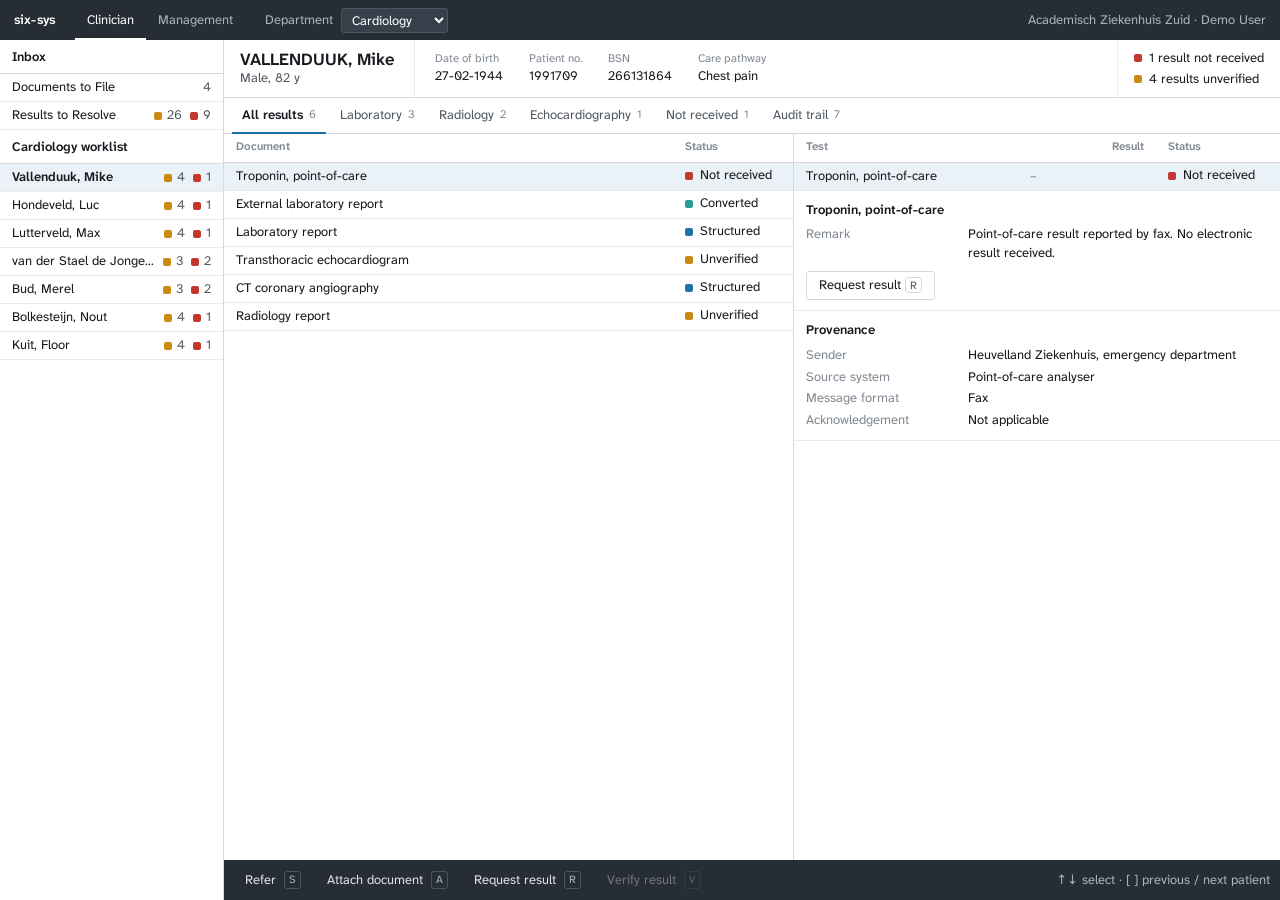
==== docs/handover/index.html @ f0602576 "handover: departmental handover UI prototype (docs/handover)" ====
<!doctype html>
<html lang="en">
<head>
<meta charset="utf-8">
<meta name="viewport" content="width=device-width, initial-scale=1">
<title>six-sys</title>
<link rel="preconnect" href="https://fonts.googleapis.com">
<link rel="preconnect" href="https://fonts.gstatic.com" crossorigin>
<link rel="stylesheet" href="https://fonts.googleapis.com/css2?family=Atkinson+Hyperlegible+Next:wght@400;600&display=swap">
<link rel="stylesheet" href="style.css">
</head>
<body>
<header id="top">
  <span class="brand">six-sys</span>
  <nav id="mode">
    <a href="#/clinic" data-mode="clinic">Clinician</a>
    <a href="#/admin" data-mode="admin">Management</a>
  </nav>
  <label class="dept">Department
    <select id="dept"></select>
  </label>
  <span class="spacer"></span>
  <span class="who">Academisch Ziekenhuis Zuid · Demo User</span>
</header>
<main id="app"></main>
<div id="dialog" hidden></div>
<script src="../data/cases.js"></script>
<script src="app.js"></script>
</body>
</html>
---- docs/handover/style.css ----
/* One typeface (Atkinson Hyperlegible Next: built so 1 l I and 0 O cannot be confused),
   two weights, two sizes. White surfaces, hairlines, one accent. Colour marks status only. */
:root {
  --bg: #eef0f2;
  --panel: #fff;
  --soft: #f6f7f8;
  --line: #d5d9dd;
  --hair: #e8eaed;
  --ink: #161a1e;
  --ink-2: #4f575f;
  --ink-3: #808891;
  --chrome: #262d34;
  --chrome-2: #36404a;
  --chrome-ink: #dfe3e7;
  --accent: #1d6fa5;
  --sel: #eaf2f8;
  /* status: validated as a set (dataviz validator, light surface) */
  --st-structured: #1d6fa5;
  --st-converted: #2a9d8f;
  --st-unverified: #c98a12;
  --st-not-received: #c2372e;
  --font: "Atkinson Hyperlegible Next", "Segoe UI", system-ui, sans-serif;
  --row: 28px;
  font: 13px/1.45 var(--font);
}
* { box-sizing: border-box; }
html, body { height: 100%; margin: 0; overflow: hidden; }
body { background: var(--bg); color: var(--ink); display: flex; flex-direction: column; -webkit-font-smoothing: antialiased; }
a { color: inherit; text-decoration: none; }
button, select, input, textarea { font: inherit; color: inherit; }
button { background: var(--panel); border: 1px solid var(--line); border-radius: 3px; padding: 4px 12px; cursor: pointer; }
button:hover { background: var(--soft); }
button.primary { background: var(--chrome); border-color: var(--chrome); color: #fff; }
button.primary:hover { background: var(--chrome-2); }
button:disabled { opacity: .4; cursor: default; }
:focus-visible { outline: 2px solid var(--accent); outline-offset: -2px; }
kbd { font: inherit; font-size: 11px; border: 1px solid var(--line); border-radius: 3px; padding: 0 4px; color: var(--ink-2); }
.dim { color: var(--ink-3); }
b, strong, th, h3, h4 { font-weight: 600; }

/* top bar */
#top { display: flex; align-items: center; gap: 20px; height: 40px; padding: 0 14px; background: var(--chrome); color: var(--chrome-ink); flex: none; }
#top .brand { font-weight: 600; color: #fff; letter-spacing: .01em; }
#mode { display: flex; height: 100%; }
#mode a { padding: 0 12px; display: flex; align-items: center; border-bottom: 2px solid transparent; border-top: 2px solid transparent; color: #aab2ba; }
#mode a.on { border-bottom-color: #fff; color: #fff; }
#top .dept { display: flex; align-items: center; gap: 8px; color: #aab2ba; }
#top select { background: var(--chrome-2); border: 1px solid #4a5560; border-radius: 3px; color: #fff; padding: 2px 6px; }
#top .spacer { flex: 1; }
#top .who { color: #aab2ba; }

#app { flex: 1; display: flex; min-height: 0; }
.work { flex: 1; display: flex; flex-direction: column; min-width: 0; min-height: 0; }

/* worklist */
.side { width: 224px; flex: none; background: var(--panel); border-right: 1px solid var(--line); overflow-y: auto; }
.side h3 { margin: 0; padding: 0 12px; height: 34px; line-height: 34px; font-size: 13px; border-bottom: 1px solid var(--line); position: sticky; top: 0; background: var(--panel); }
.side a { display: flex; align-items: center; justify-content: space-between; gap: 8px; height: var(--row); padding: 0 12px; border-bottom: 1px solid var(--hair); white-space: nowrap; }
.side a > span:first-child { overflow: hidden; text-overflow: ellipsis; }
.side a:hover { background: var(--soft); }
.side a.on { background: var(--sel); font-weight: 600; }
.side .marks { display: flex; gap: 8px; font-weight: 400; color: var(--ink-2); }

/* patient banner */
.banner { display: flex; align-items: stretch; background: var(--panel); border-bottom: 1px solid var(--line); flex: none; height: 58px; }
.banner .name { padding: 0 20px 0 16px; display: flex; flex-direction: column; justify-content: center; border-right: 1px solid var(--hair); white-space: nowrap; }
.banner .name b { font-size: 17px; line-height: 1.2; }
.banner .name span { color: var(--ink-2); }
.banner .fields { display: flex; align-items: center; gap: 26px; padding: 0 20px; flex: 1; min-width: 0; overflow: hidden; }
.banner .fields div { white-space: nowrap; }
.banner .fields label { display: block; font-size: 11.5px; color: var(--ink-3); line-height: 1.3; }
.banner .alerts { display: flex; flex-direction: column; justify-content: center; gap: 2px; padding: 0 16px; border-left: 1px solid var(--hair); white-space: nowrap; }

/* tabs: underline style */
.tabs { display: flex; gap: 4px; background: var(--panel); border-bottom: 1px solid var(--line); padding: 0 8px; flex: none; height: 36px; }
.tabs a { padding: 0 10px; display: flex; align-items: center; gap: 6px; color: var(--ink-2); border-bottom: 2px solid transparent; margin-bottom: -1px; white-space: nowrap; }
.tabs a:hover { color: var(--ink); }
.tabs a.on { color: var(--ink); font-weight: 600; border-bottom-color: var(--accent); }
.tabs a .n { color: var(--ink-3); font-weight: 400; font-size: 11.5px; }
@media (max-width: 1100px) { .tabs { gap: 0; padding: 0 4px; } .tabs a { padding: 0 7px; } }

/* panes scroll; the page never does */
.split { flex: 1; display: flex; min-height: 0; }
.pane { background: var(--panel); overflow-y: auto; overflow-x: hidden; min-height: 0; }
.pane.list, .pane.full { container: list / inline-size; }
.pane.list { flex: 1 1 54%; min-width: 0; border-right: 1px solid var(--line); }
.pane.detail { flex: 1 1 46%; min-width: 0; }
.admin .pane.list { flex-basis: 64%; }
.admin .pane.detail { flex-basis: 36%; }
.pane.full { flex: 1; }
.phead { display: flex; align-items: baseline; gap: 10px; padding: 0 12px; height: 34px; line-height: 34px; background: var(--panel); border-bottom: 1px solid var(--line); position: sticky; top: 0; z-index: 2; white-space: nowrap; overflow: hidden; }
.phead b { overflow: hidden; text-overflow: ellipsis; }
.phead span { color: var(--ink-3); overflow: hidden; text-overflow: ellipsis; }
.empty { padding: 20px 12px; color: var(--ink-3); margin: 0; }

/* tables */
table.grid { border-collapse: collapse; width: 100%; table-layout: fixed; }
.grid th, .grid td { padding: 0 12px; height: var(--row); text-align: left; white-space: nowrap; overflow: hidden; text-overflow: ellipsis; }
.grid th { font-size: 11.5px; color: var(--ink-3); background: var(--panel); border-bottom: 1px solid var(--line); position: sticky; top: 0; z-index: 1; }
.phead ~ table.grid th { top: 34px; }
.grid td { border-bottom: 1px solid var(--hair); }
.grid .num { text-align: right; }
.grid tr.row { cursor: default; }
.grid tr.row:hover td { background: var(--soft); }
.grid tr.sel td, .grid tr.sel:hover td { background: var(--sel); }
.block .grid th, .field .grid th { position: static; }
.block .grid, .field .grid { border: 1px solid var(--hair); }
.block .grid tr:last-child td, .field .grid tr:last-child td { border-bottom: 0; }

/* status: text stays ink, a small square carries the state */
.st { display: inline-flex; align-items: center; gap: 7px; }
.st::before { content: ""; width: 8px; height: 8px; border-radius: 2px; flex: none; }
.st.DATA::before { background: var(--st-structured); }
.st.CONFLICT::before { background: var(--st-converted); }
.st.PICTURE::before { background: var(--st-unverified); }
.st.CONFIRMED::before { box-shadow: inset 0 0 0 2px var(--st-structured); }
.st.LOST::before, .st.FAIL::before { background: var(--st-not-received); }
.st.bare { gap: 5px; }

/* detail blocks */
.block { padding: 12px; border-bottom: 1px solid var(--hair); }
.block h4 { margin: 0 0 6px; font-size: 13px; }
dl.kv { display: grid; grid-template-columns: 150px minmax(0, 1fr); gap: 3px 12px; margin: 0; }
dl.kv dt { color: var(--ink-3); }
dl.kv dd { margin: 0; overflow-wrap: anywhere; }
.block { padding: 10px 12px; }
pre.raw { margin: 0; padding: 8px 10px; background: var(--soft); border: 1px solid var(--hair); border-radius: 3px; font: 12px/1.5 var(--font); white-space: pre-wrap; word-break: break-all; max-height: 150px; overflow: auto; }
.inline { display: flex; gap: 8px; align-items: center; margin-top: 8px; }
.inline input { border: 1px solid var(--line); border-radius: 3px; padding: 4px 8px; width: 80px; }

/* image viewer: the only dark surface */
.viewer { background: #15181b; }
.viewer .bar { display: flex; gap: 10px; padding: 0 12px; height: 28px; line-height: 28px; color: #8f98a1; }
.viewer .bar b { color: #dfe3e7; }
.viewer .stage { display: flex; justify-content: center; background: #000; }
.viewer .frame { position: relative; line-height: 0; }
.viewer .frame img { display: block; max-width: 100%; max-height: 40vh; }
/* the marking sits outside the value, never on it: subtle in the pane, clear when expanded */
.viewer .frame .box { position: absolute; outline: 1px solid rgba(232, 200, 74, .55); outline-offset: 3px; border-radius: 2px; pointer-events: none; }
.viewer .stage { cursor: zoom-in; }
.viewer .bar > span { flex: 1; min-width: 0; }
.vx { background: transparent; border: 1px solid #3a4148; color: #c6ccd2; height: 20px; line-height: 18px; padding: 0 8px; align-self: center; font-size: 12px; }
.vx:hover { background: #262c32; }
.vx kbd { border-color: #4a525a; color: #8f98a1; }
#lightbox { position: fixed; inset: 0; z-index: 20; background: #0c0e10; display: flex; flex-direction: column; }
#lightbox .bar { display: flex; gap: 10px; align-items: center; padding: 0 16px; height: 40px; color: #8f98a1; flex: none; border-bottom: 1px solid #22272c; }
#lightbox .bar b { color: #dfe3e7; }
#lightbox .bar label.vx { display: flex; align-items: center; gap: 6px; cursor: pointer; }
#lightbox .stage { flex: 1; min-height: 0; display: flex; align-items: center; justify-content: center; padding: 16px; cursor: zoom-out; }
#lightbox .frame { overflow: hidden; position: relative; line-height: 0; cursor: default; }
#lightbox .frame img { display: block; max-width: calc(100vw - 32px); max-height: calc(100vh - 72px); }
#lightbox .frame .box { position: absolute; outline: 2px solid #e8c84a; outline-offset: 4px; border-radius: 2px; box-shadow: 0 0 0 9999px rgba(0, 0, 0, .25); pointer-events: none; }
#lightbox.nomark .frame .box { display: none; }
#lightbox iframe { width: min(1100px, 100%); height: 100%; border: 0; background: #fff; }

/* bottom action bar */
.actions { display: flex; align-items: center; gap: 4px; height: 40px; background: var(--chrome); padding: 0 10px; flex: none; }
.actions button { background: transparent; border: 1px solid transparent; color: var(--chrome-ink); padding: 4px 10px; display: flex; align-items: center; gap: 8px; }
.actions button:hover:not(:disabled) { background: var(--chrome-2); }
.actions button kbd { border-color: #4a5560; color: #aab2ba; }
.actions .spacer { flex: 1; }
.actions .status { color: #aab2ba; white-space: nowrap; overflow: hidden; text-overflow: ellipsis; }

/* overview */
.kpis { display: flex; background: var(--panel); border-bottom: 1px solid var(--line); flex: none; }
.kpi { flex: 1; padding: 14px 16px 12px; border-right: 1px solid var(--hair); min-width: 0; }
.kpi:last-child { border-right: 0; }
.kpi label { display: block; color: var(--ink-2); white-space: nowrap; overflow: hidden; text-overflow: ellipsis; }
.kpi b { display: block; font-size: 28px; line-height: 1.25; }
.kpi span { color: var(--ink-3); font-size: 11.5px; white-space: nowrap; }
.legend { display: flex; gap: 16px; margin-left: auto; color: var(--ink-2); }
.bar { display: flex; gap: 2px; height: 10px; width: 100%; }
.bar i { display: block; height: 100%; min-width: 3px; }
.bar i:first-child { border-radius: 3px 0 0 3px; }
.bar i:last-child { border-radius: 0 3px 3px 0; }
.bar i:only-child { border-radius: 3px; }
.bar .DATA { background: var(--st-structured); } .bar .CONFLICT { background: var(--st-converted); }
.bar .PICTURE { background: var(--st-unverified); } .bar .LOST { background: var(--st-not-received); }

/* dialog */
#dialog { position: fixed; inset: 0; background: rgba(22, 26, 30, .4); display: flex; align-items: center; justify-content: center; padding: 16px; z-index: 10; }
#dialog[hidden] { display: none; }
.dlg { background: var(--panel); border-radius: 4px; width: min(780px, 100%); max-height: 100%; display: flex; flex-direction: column; box-shadow: 0 12px 40px rgba(22, 26, 30, .28); overflow: hidden; }
.dlg header { padding: 0 16px; height: 44px; display: flex; align-items: center; justify-content: space-between; border-bottom: 1px solid var(--line); flex: none; }
.dlg header b { font-size: 15px; }
.dlg header .pt { color: var(--ink-2); }
.dlg .body { padding: 14px 16px; overflow-y: auto; display: grid; gap: 10px; min-height: 0; }
.dlg footer { display: flex; justify-content: flex-end; gap: 8px; padding: 10px 16px; border-top: 1px solid var(--line); background: var(--soft); flex: none; }
.dlg footer .left { margin-right: auto; color: var(--ink-2); align-self: center; }
.field { display: grid; grid-template-columns: 130px minmax(0, 1fr); gap: 10px; align-items: start; }
.field > span { color: var(--ink-2); padding-top: 4px; }
.field select, .field input:not([type=checkbox]), .field textarea { border: 1px solid var(--line); border-radius: 3px; padding: 4px 8px; width: 100%; background: #fff; }
.field textarea { min-height: 52px; resize: vertical; }
.req { color: var(--st-not-received); }

/* chrome is not text: no accidental selection highlights */
.phead, .tabs, .side, .grid th, .grid tr.row, .actions, #top { user-select: none; }

/* files received through upload links or attached by hand */
.viewer iframe { display: block; width: 100%; height: 40vh; border: 0; background: #fff; }
.viewer .stage > .empty { color: #8f98a1; }
code { font: inherit; }
.kpis.mini { border: 1px solid var(--hair); }
.kpis.mini .kpi { padding: 6px 10px; }
.kpis.mini .kpi b { font-size: 17px; }
.dlg footer .left-btn { margin-right: 0; }

/* sender portal: the page an external sender opens from an upload link; no hospital chrome */
body.portal #top { display: none; }
body.portal #app { display: block; overflow-y: auto; }
.portal-top { display: flex; align-items: center; gap: 16px; height: 44px; padding: 0 20px; background: var(--chrome); color: var(--chrome-ink); }
.portal-top b { color: #fff; }
.portal-main { max-width: 760px; margin: 24px auto; padding: 0 16px; }
.portal-card { width: 100%; max-height: none; }
.portal-foot { color: var(--ink-3); font-size: 11.5px; margin: 10px 2px; }

.side h3.inbox { position: static; }
.queue .pane.list { flex-basis: 58%; }
.phead b { flex: none; }
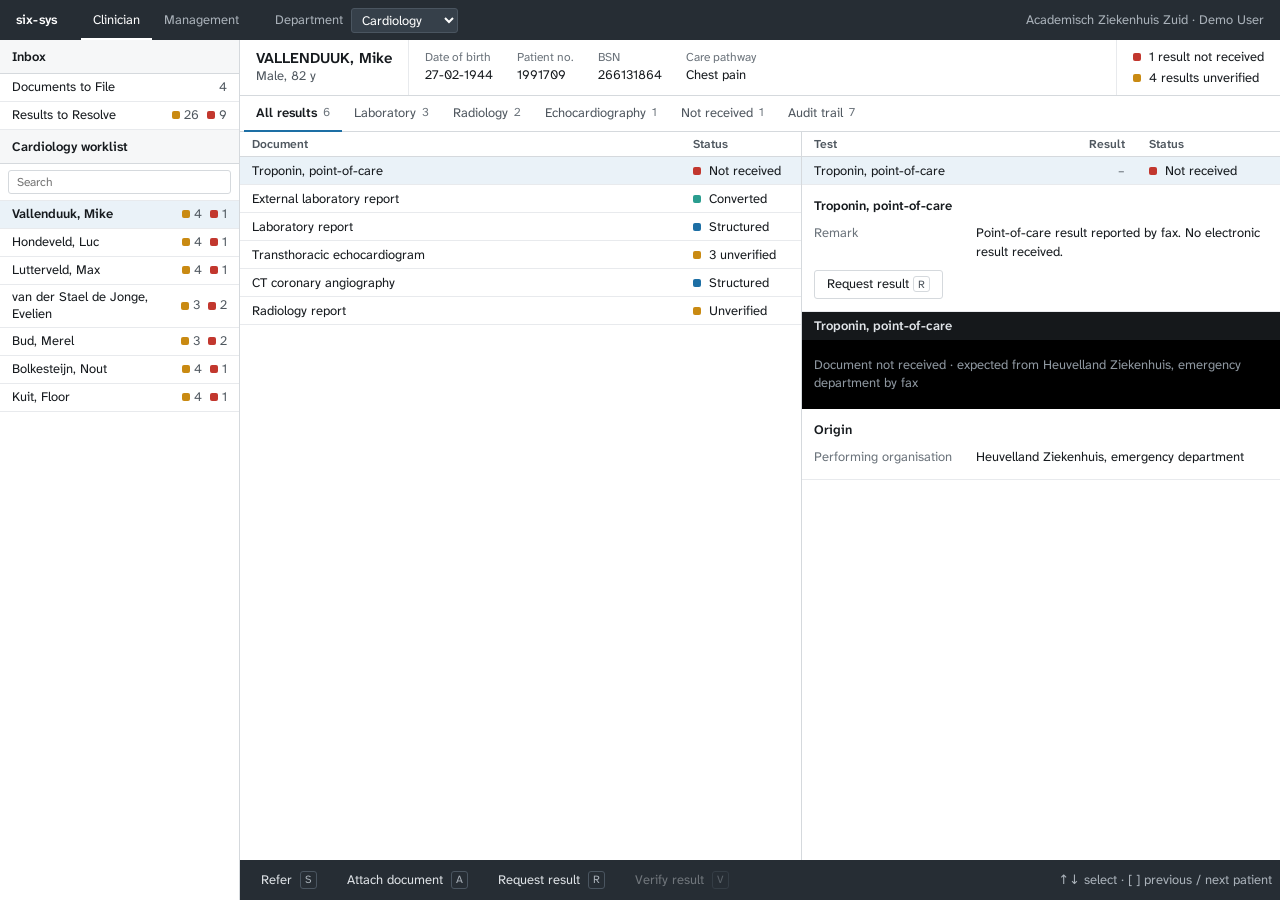
==== commit ba624c23: "handover: demo scenario engine, document previews - scenarios.js + ?s= / set= / name= / p= / t= URL " ====
--- a/docs/handover/index.html
+++ b/docs/handover/index.html
@@ -25,6 +25,7 @@
 <main id="app"></main>
 <div id="dialog" hidden></div>
 <script src="../data/cases.js"></script>
+<script src="scenarios.js"></script>
 <script src="app.js"></script>
 </body>
 </html>
--- a/docs/handover/style.css
+++ b/docs/handover/style.css
@@ -1,5 +1,5 @@
 /* One typeface (Atkinson Hyperlegible Next: built so 1 l I and 0 O cannot be confused),
-   two weights, two sizes. White surfaces, hairlines, one accent. Colour marks status only. */
+   two weights; type scale 11/12/13/15/18, spacing 4/8/12/16/24. White surfaces, hairlines, one accent. Colour marks status only. */
 :root {
   --bg: #eef0f2;
   --panel: #fff;
@@ -8,7 +8,7 @@
   --hair: #e8eaed;
   --ink: #161a1e;
   --ink-2: #4f575f;
-  --ink-3: #808891;
+  --ink-3: #6b737b;
   --chrome: #262d34;
   --chrome-2: #36404a;
   --chrome-ink: #dfe3e7;
@@ -39,7 +39,7 @@
 b, strong, th, h3, h4 { font-weight: 600; }
 
 /* top bar */
-#top { display: flex; align-items: center; gap: 20px; height: 40px; padding: 0 14px; background: var(--chrome); color: var(--chrome-ink); flex: none; }
+#top { display: flex; align-items: center; gap: 24px; height: 40px; padding: 0 16px; background: var(--chrome); color: var(--chrome-ink); flex: none; }
 #top .brand { font-weight: 600; color: #fff; letter-spacing: .01em; }
 #mode { display: flex; height: 100%; }
 #mode a { padding: 0 12px; display: flex; align-items: center; border-bottom: 2px solid transparent; border-top: 2px solid transparent; color: #aab2ba; }
@@ -53,30 +53,29 @@
 .work { flex: 1; display: flex; flex-direction: column; min-width: 0; min-height: 0; }
 
 /* worklist */
-.side { width: 224px; flex: none; background: var(--panel); border-right: 1px solid var(--line); overflow-y: auto; }
-.side h3 { margin: 0; padding: 0 12px; height: 34px; line-height: 34px; font-size: 13px; border-bottom: 1px solid var(--line); position: sticky; top: 0; background: var(--panel); }
-.side a { display: flex; align-items: center; justify-content: space-between; gap: 8px; height: var(--row); padding: 0 12px; border-bottom: 1px solid var(--hair); white-space: nowrap; }
-.side a > span:first-child { overflow: hidden; text-overflow: ellipsis; }
+.side { width: 240px; flex: none; background: var(--panel); border-right: 1px solid var(--line); overflow-y: auto; }
+.side h3 { margin: 0; padding: 0 12px; height: 34px; line-height: 34px; font-size: 13px; border-bottom: 1px solid var(--line); position: sticky; top: 0; background: var(--soft); }
+.side a { display: flex; align-items: center; justify-content: space-between; gap: 8px; min-height: var(--row); padding: 4px 12px; line-height: 1.3; border-bottom: 1px solid var(--hair); }
 .side a:hover { background: var(--soft); }
 .side a.on { background: var(--sel); font-weight: 600; }
 .side .marks { display: flex; gap: 8px; font-weight: 400; color: var(--ink-2); }
 
 /* patient banner */
-.banner { display: flex; align-items: stretch; background: var(--panel); border-bottom: 1px solid var(--line); flex: none; height: 58px; }
-.banner .name { padding: 0 20px 0 16px; display: flex; flex-direction: column; justify-content: center; border-right: 1px solid var(--hair); white-space: nowrap; }
-.banner .name b { font-size: 17px; line-height: 1.2; }
+.banner { display: flex; align-items: stretch; background: var(--panel); border-bottom: 1px solid var(--line); flex: none; height: 56px; }
+.banner .name { padding: 0 16px; display: flex; flex-direction: column; justify-content: center; border-right: 1px solid var(--hair); white-space: nowrap; }
+.banner .name b { font-size: 15px; line-height: 1.25; }
 .banner .name span { color: var(--ink-2); }
-.banner .fields { display: flex; align-items: center; gap: 26px; padding: 0 20px; flex: 1; min-width: 0; overflow: hidden; }
+.banner .fields { display: flex; align-items: center; gap: 24px; padding: 0 16px; flex: 1; min-width: 0; overflow: hidden; }
 .banner .fields div { white-space: nowrap; }
-.banner .fields label { display: block; font-size: 11.5px; color: var(--ink-3); line-height: 1.3; }
+.banner .fields label { display: block; font-size: 12px; color: var(--ink-3); line-height: 1.3; }
 .banner .alerts { display: flex; flex-direction: column; justify-content: center; gap: 2px; padding: 0 16px; border-left: 1px solid var(--hair); white-space: nowrap; }
 
 /* tabs: underline style */
-.tabs { display: flex; gap: 4px; background: var(--panel); border-bottom: 1px solid var(--line); padding: 0 8px; flex: none; height: 36px; }
-.tabs a { padding: 0 10px; display: flex; align-items: center; gap: 6px; color: var(--ink-2); border-bottom: 2px solid transparent; margin-bottom: -1px; white-space: nowrap; }
+.tabs { display: flex; gap: 0; background: var(--panel); border-bottom: 1px solid var(--line); padding: 0 4px; flex: none; height: 36px; }
+.tabs a { padding: 0 12px; display: flex; align-items: center; gap: 6px; color: var(--ink-2); border-bottom: 2px solid transparent; margin-bottom: -1px; white-space: nowrap; }
 .tabs a:hover { color: var(--ink); }
 .tabs a.on { color: var(--ink); font-weight: 600; border-bottom-color: var(--accent); }
-.tabs a .n { color: var(--ink-3); font-weight: 400; font-size: 11.5px; }
+.tabs a .n { color: var(--ink-3); font-weight: 400; font-size: 12px; }
 @media (max-width: 1100px) { .tabs { gap: 0; padding: 0 4px; } .tabs a { padding: 0 7px; } }
 
 /* panes scroll; the page never does */
@@ -88,18 +87,21 @@
 .admin .pane.list { flex-basis: 64%; }
 .admin .pane.detail { flex-basis: 36%; }
 .pane.full { flex: 1; }
-.phead { display: flex; align-items: baseline; gap: 10px; padding: 0 12px; height: 34px; line-height: 34px; background: var(--panel); border-bottom: 1px solid var(--line); position: sticky; top: 0; z-index: 2; white-space: nowrap; overflow: hidden; }
-.phead b { overflow: hidden; text-overflow: ellipsis; }
-.phead span { color: var(--ink-3); overflow: hidden; text-overflow: ellipsis; }
-.empty { padding: 20px 12px; color: var(--ink-3); margin: 0; }
+.phead { display: flex; align-items: center; flex-wrap: wrap; gap: 2px 8px; padding: 7px 12px; min-height: 34px; line-height: 20px; background: var(--soft); border-bottom: 1px solid var(--line); position: sticky; top: 0; z-index: 2; }
+.phead span { color: var(--ink-3); }
+.phead .filter, .sfilter .filter { margin-left: auto; width: 200px; height: 24px; border: 1px solid var(--line); border-radius: 3px; padding: 0 8px; background: #fff; font-size: 12px; }
+.sfilter { padding: 6px 8px; border-bottom: 1px solid var(--hair); }
+.sfilter .filter { width: 100%; }
+[hidden] { display: none !important; }
+.empty { padding: 16px 12px; color: var(--ink-3); margin: 0; }
 
 /* tables */
 table.grid { border-collapse: collapse; width: 100%; table-layout: fixed; }
-.grid th, .grid td { padding: 0 12px; height: var(--row); text-align: left; white-space: nowrap; overflow: hidden; text-overflow: ellipsis; }
-.grid th { font-size: 11.5px; color: var(--ink-3); background: var(--panel); border-bottom: 1px solid var(--line); position: sticky; top: 0; z-index: 1; }
-.phead ~ table.grid th { top: 34px; }
+.grid th, .grid td { padding: 4px 12px; height: var(--row); text-align: left; overflow-wrap: break-word; line-height: 1.35; }
+.grid th { overflow-wrap: normal; font-size: 12px; height: 24px; color: var(--ink-2); background: var(--panel); border-bottom: 1px solid var(--line); position: sticky; top: 0; z-index: 1; }
+.phead ~ table.grid th { top: var(--ph, 34px); }
 .grid td { border-bottom: 1px solid var(--hair); }
-.grid .num { text-align: right; }
+.grid .num, .grid th.num { text-align: right; }
 .grid tr.row { cursor: default; }
 .grid tr.row:hover td { background: var(--soft); }
 .grid tr.sel td, .grid tr.sel:hover td { background: var(--sel); }
@@ -108,29 +110,28 @@
 .block .grid tr:last-child td, .field .grid tr:last-child td { border-bottom: 0; }
 
 /* status: text stays ink, a small square carries the state */
-.st { display: inline-flex; align-items: center; gap: 7px; }
+.st { display: inline-flex; align-items: center; gap: 8px; }
 .st::before { content: ""; width: 8px; height: 8px; border-radius: 2px; flex: none; }
 .st.DATA::before { background: var(--st-structured); }
 .st.CONFLICT::before { background: var(--st-converted); }
 .st.PICTURE::before { background: var(--st-unverified); }
 .st.CONFIRMED::before { box-shadow: inset 0 0 0 2px var(--st-structured); }
 .st.LOST::before, .st.FAIL::before { background: var(--st-not-received); }
-.st.bare { gap: 5px; }
+.st.bare { gap: 4px; }
 
 /* detail blocks */
 .block { padding: 12px; border-bottom: 1px solid var(--hair); }
-.block h4 { margin: 0 0 6px; font-size: 13px; }
-dl.kv { display: grid; grid-template-columns: 150px minmax(0, 1fr); gap: 3px 12px; margin: 0; }
+.block h4 { margin: 0 0 8px; font-size: 13px; }
+dl.kv { display: grid; grid-template-columns: 150px minmax(0, 1fr); gap: 4px 12px; margin: 0; }
 dl.kv dt { color: var(--ink-3); }
 dl.kv dd { margin: 0; overflow-wrap: anywhere; }
-.block { padding: 10px 12px; }
-pre.raw { margin: 0; padding: 8px 10px; background: var(--soft); border: 1px solid var(--hair); border-radius: 3px; font: 12px/1.5 var(--font); white-space: pre-wrap; word-break: break-all; max-height: 150px; overflow: auto; }
+pre.raw { margin: 0; padding: 8px 12px; background: var(--soft); border: 1px solid var(--hair); border-radius: 3px; font: 12px/1.5 var(--font); white-space: pre-wrap; word-break: break-all; max-height: 150px; overflow: auto; }
 .inline { display: flex; gap: 8px; align-items: center; margin-top: 8px; }
 .inline input { border: 1px solid var(--line); border-radius: 3px; padding: 4px 8px; width: 80px; }
 
 /* image viewer: the only dark surface */
 .viewer { background: #15181b; }
-.viewer .bar { display: flex; gap: 10px; padding: 0 12px; height: 28px; line-height: 28px; color: #8f98a1; }
+.viewer .bar { display: flex; gap: 8px; padding: 0 12px; height: 28px; line-height: 28px; color: #8f98a1; }
 .viewer .bar b { color: #dfe3e7; }
 .viewer .stage { display: flex; justify-content: center; background: #000; }
 .viewer .frame { position: relative; line-height: 0; }
@@ -154,20 +155,20 @@
 #lightbox iframe { width: min(1100px, 100%); height: 100%; border: 0; background: #fff; }
 
 /* bottom action bar */
-.actions { display: flex; align-items: center; gap: 4px; height: 40px; background: var(--chrome); padding: 0 10px; flex: none; }
-.actions button { background: transparent; border: 1px solid transparent; color: var(--chrome-ink); padding: 4px 10px; display: flex; align-items: center; gap: 8px; }
+.actions { display: flex; align-items: center; gap: 4px; height: 40px; background: var(--chrome); padding: 0 8px; flex: none; }
+.actions button { background: transparent; border: 1px solid transparent; color: var(--chrome-ink); padding: 4px 12px; display: flex; align-items: center; gap: 8px; }
 .actions button:hover:not(:disabled) { background: var(--chrome-2); }
 .actions button kbd { border-color: #4a5560; color: #aab2ba; }
 .actions .spacer { flex: 1; }
-.actions .status { color: #aab2ba; white-space: nowrap; overflow: hidden; text-overflow: ellipsis; }
+.actions .status { color: #aab2ba; min-width: 0; }
 
 /* overview */
 .kpis { display: flex; background: var(--panel); border-bottom: 1px solid var(--line); flex: none; }
-.kpi { flex: 1; padding: 14px 16px 12px; border-right: 1px solid var(--hair); min-width: 0; }
+.kpi { flex: 1; padding: 12px 16px; border-right: 1px solid var(--hair); min-width: 0; }
 .kpi:last-child { border-right: 0; }
-.kpi label { display: block; color: var(--ink-2); white-space: nowrap; overflow: hidden; text-overflow: ellipsis; }
-.kpi b { display: block; font-size: 28px; line-height: 1.25; }
-.kpi span { color: var(--ink-3); font-size: 11.5px; white-space: nowrap; }
+.kpi label { display: block; color: var(--ink-2); font-size: 12px; }
+.kpi b { display: block; font-size: 18px; line-height: 1.3; }
+.kpi span { color: var(--ink-3); font-size: 12px; white-space: nowrap; }
 .legend { display: flex; gap: 16px; margin-left: auto; color: var(--ink-2); }
 .bar { display: flex; gap: 2px; height: 10px; width: 100%; }
 .bar i { display: block; height: 100%; min-width: 3px; }
@@ -184,10 +185,10 @@
 .dlg header { padding: 0 16px; height: 44px; display: flex; align-items: center; justify-content: space-between; border-bottom: 1px solid var(--line); flex: none; }
 .dlg header b { font-size: 15px; }
 .dlg header .pt { color: var(--ink-2); }
-.dlg .body { padding: 14px 16px; overflow-y: auto; display: grid; gap: 10px; min-height: 0; }
-.dlg footer { display: flex; justify-content: flex-end; gap: 8px; padding: 10px 16px; border-top: 1px solid var(--line); background: var(--soft); flex: none; }
+.dlg .body { padding: 16px; overflow-y: auto; display: grid; gap: 12px; min-height: 0; }
+.dlg footer { display: flex; justify-content: flex-end; gap: 8px; padding: 12px 16px; border-top: 1px solid var(--line); background: var(--soft); flex: none; }
 .dlg footer .left { margin-right: auto; color: var(--ink-2); align-self: center; }
-.field { display: grid; grid-template-columns: 130px minmax(0, 1fr); gap: 10px; align-items: start; }
+.field { display: grid; grid-template-columns: 130px minmax(0, 1fr); gap: 12px; align-items: start; }
 .field > span { color: var(--ink-2); padding-top: 4px; }
 .field select, .field input:not([type=checkbox]), .field textarea { border: 1px solid var(--line); border-radius: 3px; padding: 4px 8px; width: 100%; background: #fff; }
 .field textarea { min-height: 52px; resize: vertical; }
@@ -201,8 +202,8 @@
 .viewer .stage > .empty { color: #8f98a1; }
 code { font: inherit; }
 .kpis.mini { border: 1px solid var(--hair); }
-.kpis.mini .kpi { padding: 6px 10px; }
-.kpis.mini .kpi b { font-size: 17px; }
+.kpis.mini .kpi { padding: 8px 12px; }
+.kpis.mini .kpi b { font-size: 15px; }
 .dlg footer .left-btn { margin-right: 0; }
 
 /* sender portal: the page an external sender opens from an upload link; no hospital chrome */
@@ -212,8 +213,14 @@
 .portal-top b { color: #fff; }
 .portal-main { max-width: 760px; margin: 24px auto; padding: 0 16px; }
 .portal-card { width: 100%; max-height: none; }
-.portal-foot { color: var(--ink-3); font-size: 11.5px; margin: 10px 2px; }
+.portal-foot { color: var(--ink-3); font-size: 12px; margin: 10px 2px; }
 
 .side h3.inbox { position: static; }
 .queue .pane.list { flex-basis: 58%; }
 .phead b { flex: none; }
+.block .grid td, .field .grid td { height: 24px; }
+.kpis.mini { flex-wrap: wrap; }
+.kpis.mini .kpi { flex: 1 1 30%; border-bottom: 1px solid var(--hair); }
+.filter { user-select: text; }
+.dlg.demo { width: min(520px, 100%); }
+.stack { display: flex; flex-direction: column; gap: 2px; }
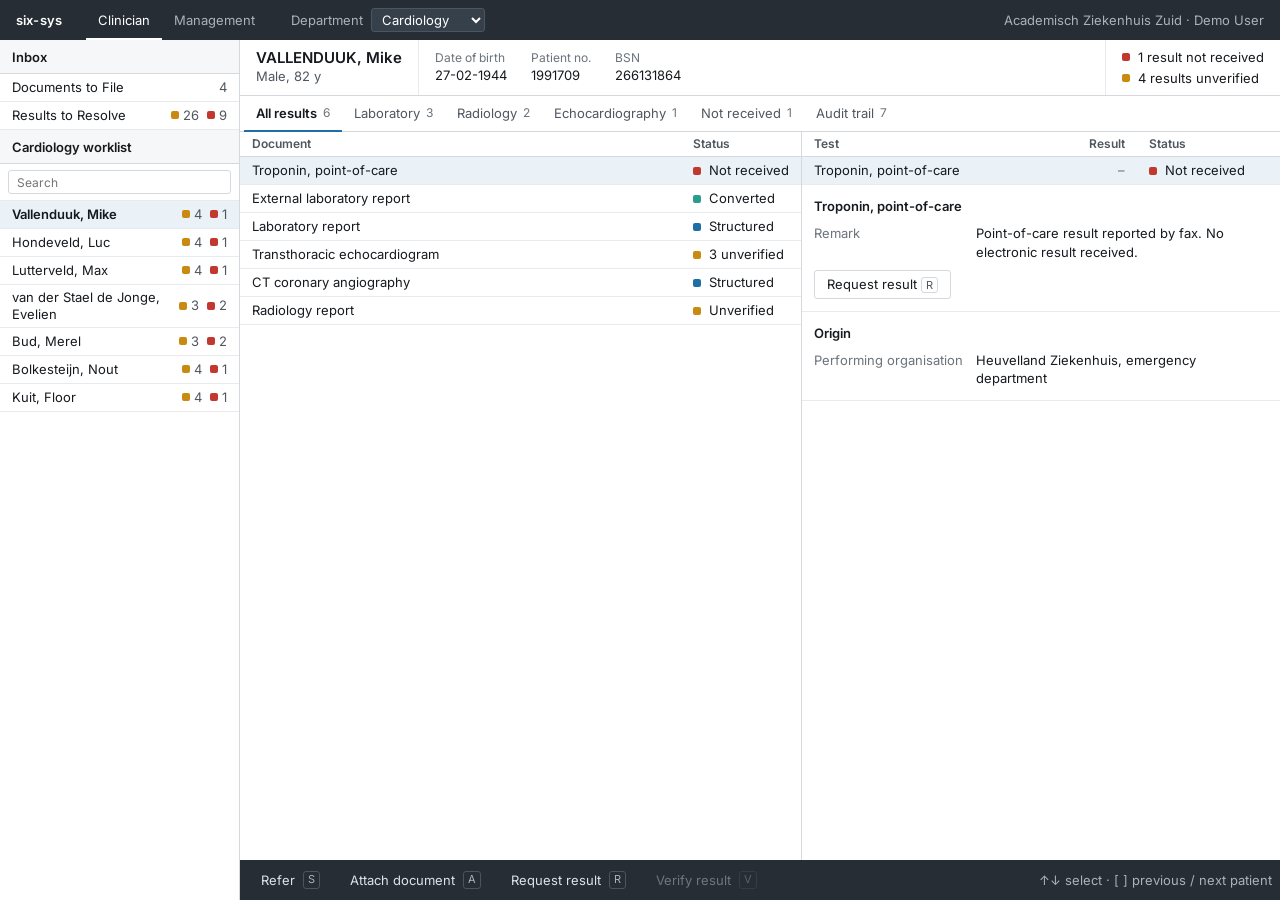
==== commit f72bc997: "handover: digits from Inter (plain zero), letters stay Atkinson; renderer caches every font link" ====
--- a/docs/handover/index.html
+++ b/docs/handover/index.html
@@ -6,6 +6,8 @@
 <title>six-sys</title>
 <link rel="preconnect" href="https://fonts.googleapis.com">
 <link rel="preconnect" href="https://fonts.gstatic.com" crossorigin>
+<!-- digits from Inter (plain zero), everything else Atkinson Hyperlegible Next -->
+<link rel="stylesheet" href="https://fonts.googleapis.com/css2?family=Inter:wght@400;600&text=0123456789&display=swap">
 <link rel="stylesheet" href="https://fonts.googleapis.com/css2?family=Atkinson+Hyperlegible+Next:wght@400;600&display=swap">
 <link rel="stylesheet" href="style.css">
 </head>
--- a/docs/handover/style.css
+++ b/docs/handover/style.css
@@ -19,7 +19,7 @@
   --st-converted: #2a9d8f;
   --st-unverified: #c98a12;
   --st-not-received: #c2372e;
-  --font: "Atkinson Hyperlegible Next", "Segoe UI", system-ui, sans-serif;
+  --font: "Inter", "Atkinson Hyperlegible Next", "Segoe UI", system-ui, sans-serif;
   --row: 28px;
   font: 13px/1.45 var(--font);
 }
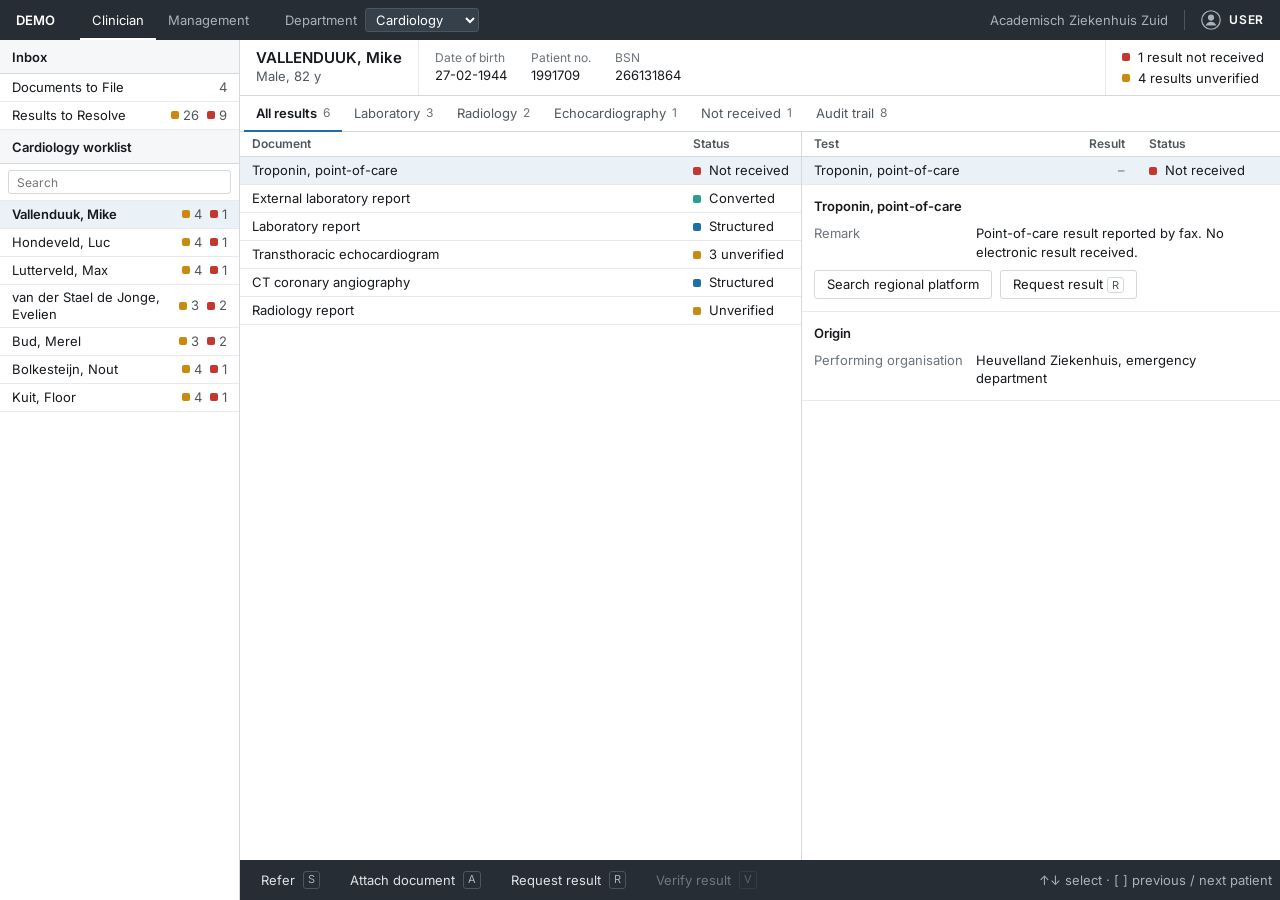
==== commit e8355937: "handover: successful regional search (one published point-of-care result, import as structured); bra" ====
--- a/docs/handover/index.html
+++ b/docs/handover/index.html
@@ -3,7 +3,7 @@
 <head>
 <meta charset="utf-8">
 <meta name="viewport" content="width=device-width, initial-scale=1">
-<title>six-sys</title>
+<title>DEMO</title>
 <link rel="preconnect" href="https://fonts.googleapis.com">
 <link rel="preconnect" href="https://fonts.gstatic.com" crossorigin>
 <!-- digits from Inter (plain zero), everything else Atkinson Hyperlegible Next -->
@@ -13,7 +13,7 @@
 </head>
 <body>
 <header id="top">
-  <span class="brand">six-sys</span>
+  <span class="brand">DEMO</span>
   <nav id="mode">
     <a href="#/clinic" data-mode="clinic">Clinician</a>
     <a href="#/admin" data-mode="admin">Management</a>
@@ -22,7 +22,7 @@
     <select id="dept"></select>
   </label>
   <span class="spacer"></span>
-  <span class="who">Academisch Ziekenhuis Zuid · Demo User</span>
+  <span class="who">Academisch Ziekenhuis Zuid<span class="user"><svg viewBox="0 0 20 20" width="20" height="20" aria-hidden="true"><circle cx="10" cy="10" r="9.25" fill="none" stroke="currentColor" stroke-width="1.2"/><circle cx="10" cy="7.6" r="3.1" fill="currentColor"/><path d="M4.6 15.6c1-2.6 3-3.9 5.4-3.9s4.4 1.3 5.4 3.9" fill="currentColor"/></svg>USER</span></span>
 </header>
 <main id="app"></main>
 <div id="dialog" hidden></div>
--- a/docs/handover/style.css
+++ b/docs/handover/style.css
@@ -224,3 +224,17 @@
 .filter { user-select: text; }
 .dlg.demo { width: min(520px, 100%); }
 .stack { display: flex; flex-direction: column; gap: 2px; }
+/* tables inside a detail pane or dialog size to their content: words never break mid-word */
+.block .grid { table-layout: auto; }
+.block .grid td { overflow-wrap: normal; }
+.block .grid td:first-child { white-space: nowrap; }
+/* dialog tables keep fixed columns so the dialog never scrolls sideways */
+.dlg .grid select { width: 100%; }
+.block { overflow-x: auto; }
+.note { margin: 8px 0 0; }
+.inline { flex-wrap: wrap; }
+.inline button, .actions button { white-space: nowrap; flex: none; }
+button.primary kbd { border-color: rgba(255,255,255,.35); color: #dfe3e7; background: transparent; }
+#top .who { display: flex; align-items: center; gap: 16px; }
+#top .user { display: flex; align-items: center; gap: 8px; color: #fff; font-weight: 600; font-size: 12px; letter-spacing: .06em; padding-left: 16px; border-left: 1px solid #4a5560; height: 20px; }
+#top .user svg { color: #aab2ba; }
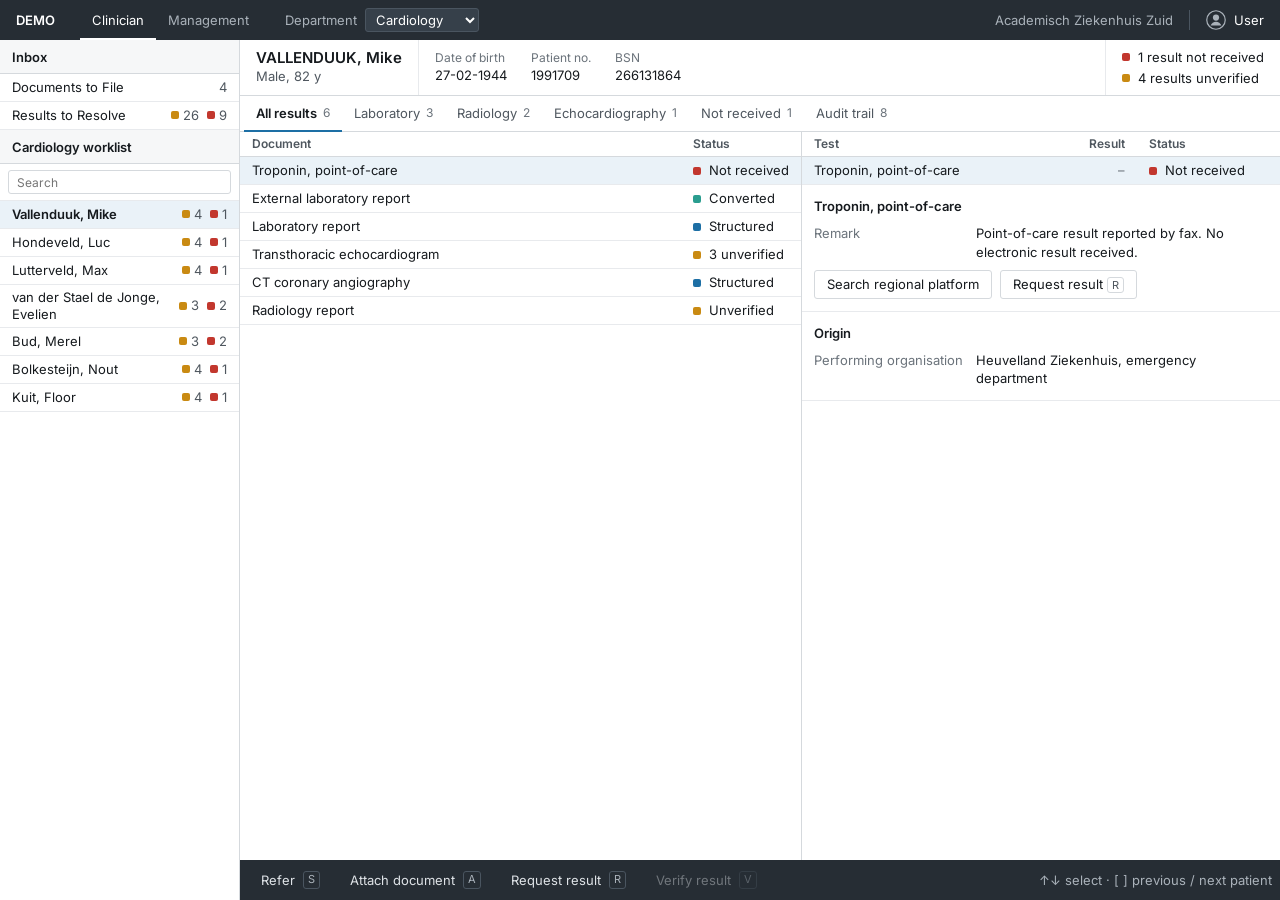
==== commit 8502a4ee: "handover: User, not USER" ====
--- a/docs/handover/index.html
+++ b/docs/handover/index.html
@@ -22,7 +22,7 @@
     <select id="dept"></select>
   </label>
   <span class="spacer"></span>
-  <span class="who">Academisch Ziekenhuis Zuid<span class="user"><svg viewBox="0 0 20 20" width="20" height="20" aria-hidden="true"><circle cx="10" cy="10" r="9.25" fill="none" stroke="currentColor" stroke-width="1.2"/><circle cx="10" cy="7.6" r="3.1" fill="currentColor"/><path d="M4.6 15.6c1-2.6 3-3.9 5.4-3.9s4.4 1.3 5.4 3.9" fill="currentColor"/></svg>USER</span></span>
+  <span class="who">Academisch Ziekenhuis Zuid<span class="user"><svg viewBox="0 0 20 20" width="20" height="20" aria-hidden="true"><circle cx="10" cy="10" r="9.25" fill="none" stroke="currentColor" stroke-width="1.2"/><circle cx="10" cy="7.6" r="3.1" fill="currentColor"/><path d="M4.6 15.6c1-2.6 3-3.9 5.4-3.9s4.4 1.3 5.4 3.9" fill="currentColor"/></svg>User</span></span>
 </header>
 <main id="app"></main>
 <div id="dialog" hidden></div>
--- a/docs/handover/style.css
+++ b/docs/handover/style.css
@@ -236,5 +236,5 @@
 .inline button, .actions button { white-space: nowrap; flex: none; }
 button.primary kbd { border-color: rgba(255,255,255,.35); color: #dfe3e7; background: transparent; }
 #top .who { display: flex; align-items: center; gap: 16px; }
-#top .user { display: flex; align-items: center; gap: 8px; color: #fff; font-weight: 600; font-size: 12px; letter-spacing: .06em; padding-left: 16px; border-left: 1px solid #4a5560; height: 20px; }
+#top .user { display: flex; align-items: center; gap: 8px; color: #fff; padding-left: 16px; border-left: 1px solid #4a5560; height: 20px; }
 #top .user svg { color: #aab2ba; }
